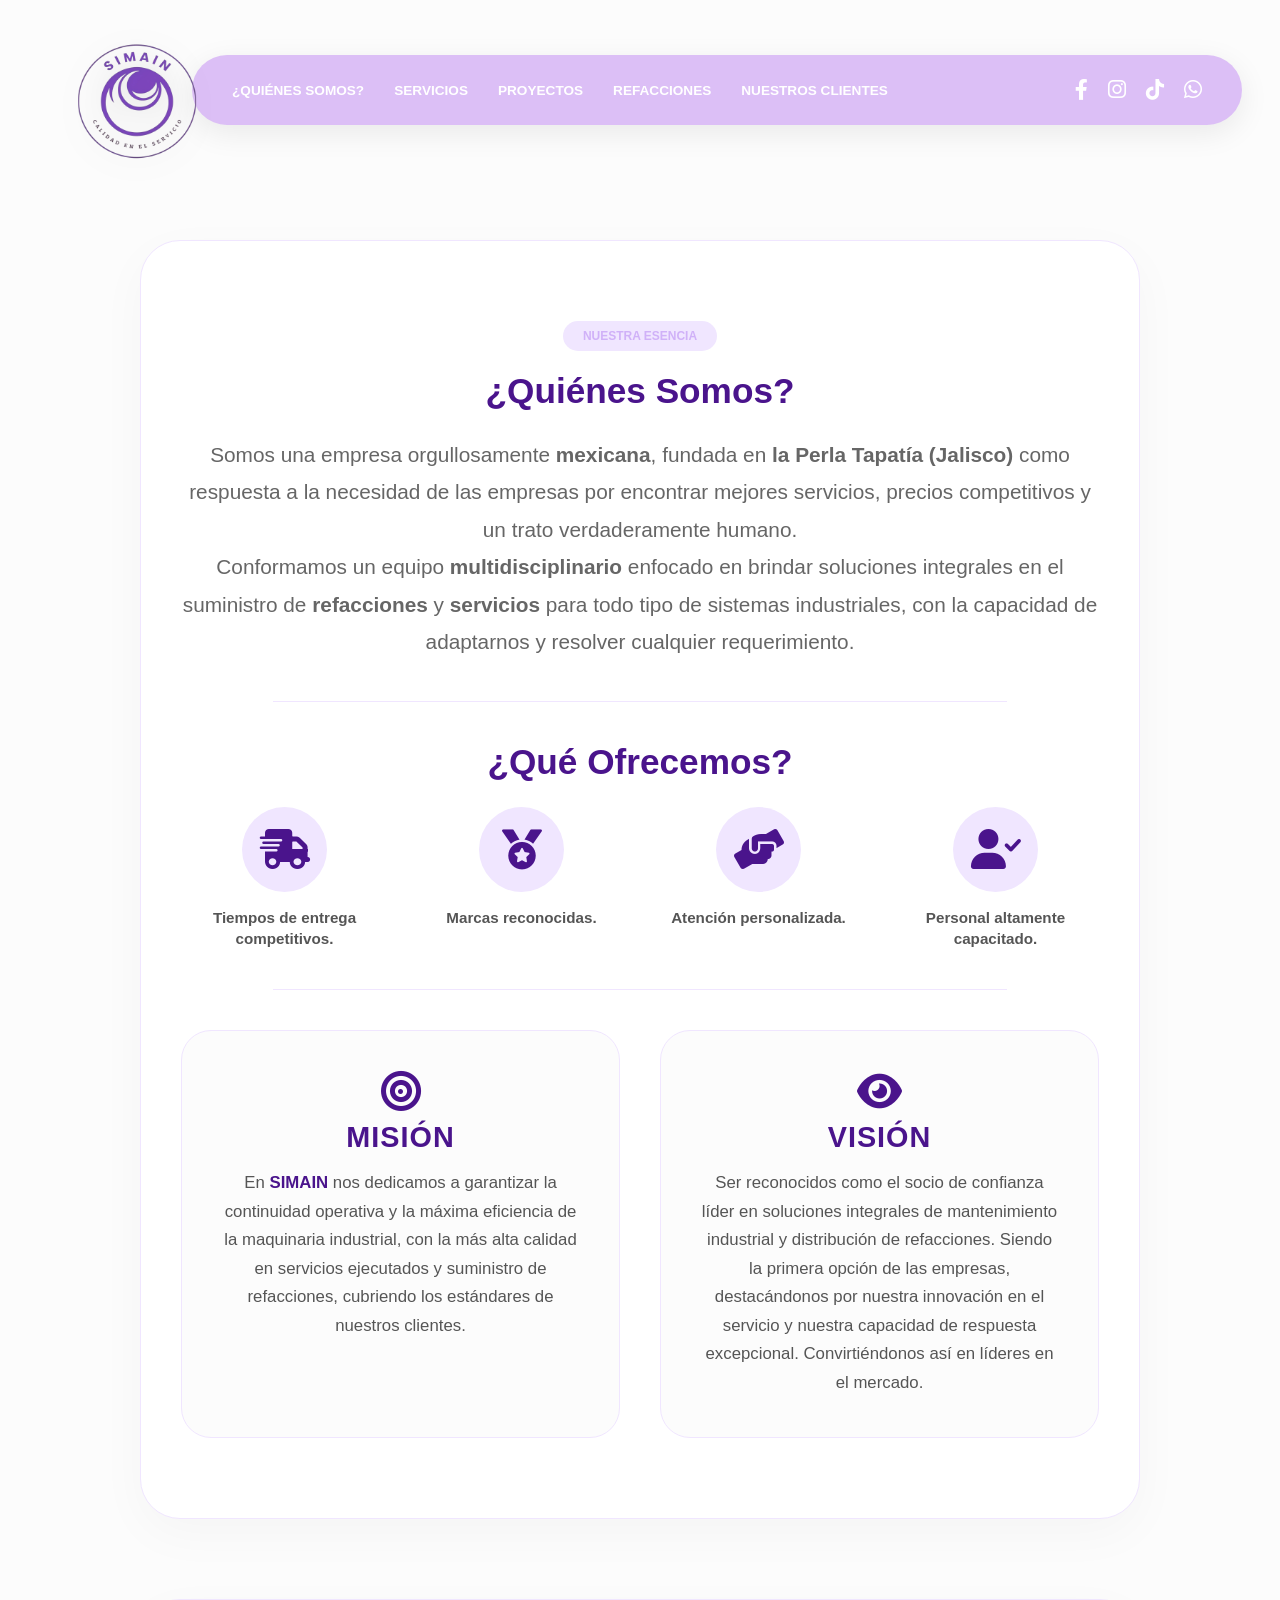
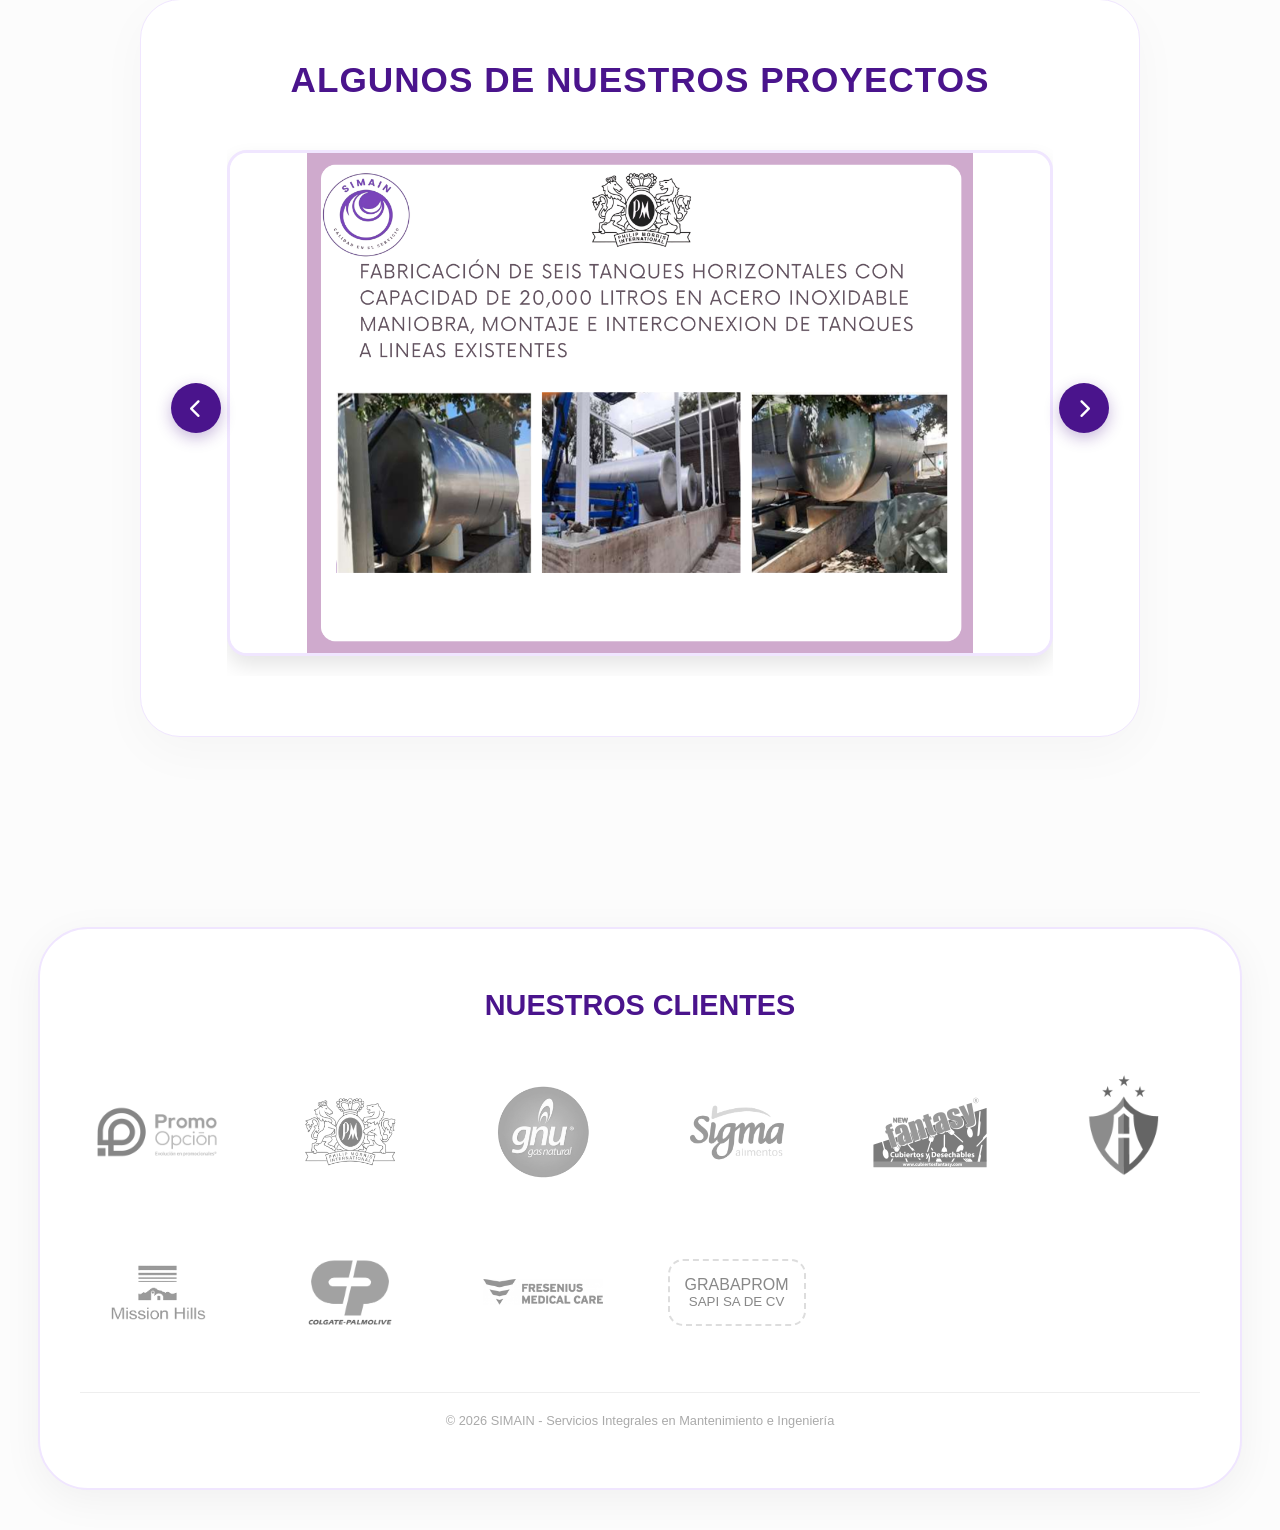
==== index.html @ e8422510 "Rename Index.html to index.html" ====
<!DOCTYPE html>
<html lang="es">
<head>
    <meta charset="UTF-8">
    <meta name="viewport" content="width=device-width, initial-scale=1.0">
    <title>SIMAIN | Ingeniería</title>
    <link rel="stylesheet" href="https://cdnjs.cloudflare.com/ajax/libs/font-awesome/6.0.0/css/all.min.css">
    <link rel="stylesheet" href="index.css">
</head>
<body>

    <header class="header-container">
        <div class="external-logo">
            <img src="logo 2.png" alt="Logo SIMAIN">
        </div>

        <nav class="navbar">
            <ul class="nav-links">
                <li><a href="#quienes-somos">¿Quiénes Somos?</a></li>
                <li><a href="#servicios">Servicios</a></li>
                <li><a href="#proyectos">Proyectos</a></li>
                <li><a href="#refacciones">Refacciones</a></li>
                <li><a href="#clientes">Nuestros Clientes</a></li>
            </ul>

            <div class="social-media">
                <a href="https://www.facebook.com/share/1RAPCsSrSa/" target="_blank" class="icon-fb"><i class="fa-brands fa-facebook-f"></i></a>
                <a href="https://www.instagram.com/simain_servicios_" target="_blank" class="icon-ig"><i class="fa-brands fa-instagram"></i></a>
                <a href="https://www.tiktok.com/@TUUSUARIO" target="_blank" class="icon-tt"><i class="fa-brands fa-tiktok"></i></a>
                <a href="https://wa.me/523332586907" target="_blank" class="icon-wa"><i class="fa-brands fa-whatsapp"></i></a>
            </div>
        </nav>
    </header>

    <main class="content-wrapper">
        
        <!-- ================= SECCIÓN QUIÉNES SOMOS ================= -->
        <section id="quienes-somos" class="about-section">
            <div class="about-island">
                <span class="badge">Nuestra Esencia</span>
                <h2>¿Quiénes Somos?</h2>
                <p>
                    Somos una empresa orgullosamente <strong>mexicana</strong>, fundada en <strong>la Perla Tapatía (Jalisco)</strong>
                     como respuesta a la necesidad de las empresas por encontrar mejores servicios, precios competitivos y un trato verdaderamente humano.
                </p>
                 <p>
                    Conformamos un equipo <strong>multidisciplinario</strong> enfocado en brindar soluciones integrales
                     en el suministro de <strong>refacciones</strong> y <strong>servicios</strong> para todo tipo de sistemas industriales,
                       con la capacidad de adaptarnos y resolver cualquier requerimiento.
                 </p>
                <hr class="separator">

                <h2 class="offers-title">¿Qué Ofrecemos?</h2>
                
                <div class="offers-grid">
                    
                    <div class="offer-item">
                        <div class="icon-box" data-tooltip="Menores tiempos de entrega en comparación a la competencia.">
                            <i class="fa-solid fa-truck-fast"></i>
                        </div>
                        <p>Tiempos de entrega competitivos.</p>
                    </div>

                    <div class="offer-item">
                        <div class="icon-box" data-tooltip="Atendemos las principales marcas más reconocidas en el mercado.">
                            <i class="fa-solid fa-medal"></i>
                        </div>
                        <p>Marcas reconocidas.</p>
                    </div>

                    <div class="offer-item">
                        <div class="icon-box" data-tooltip="Atención 100% acorde a tus necesidades.">
                            <i class="fa-solid fa-handshake-angle"></i>
                        </div>
                        <p>Atención personalizada.</p>
                    </div>

                    <div class="offer-item">
                        <div class="icon-box" data-tooltip="Nuestro equipo cuenta con certificaciones internacionales.">
                            <i class="fa-solid fa-user-check"></i>
                        </div>
                        <p>Personal altamente capacitado.</p>
                    </div>
                    
                </div>

                <hr class="separator">

                <!-- ================= MISIÓN Y VISIÓN ================= -->
                <div class="mission-vision-grid">
                    
                    <div class="mv-card">
                        <div class="mv-icon"><i class="fa-solid fa-bullseye"></i></div>
                        <h3>Misión</h3>
                        <p>En <strong>SIMAIN</strong> nos dedicamos a garantizar la continuidad operativa y la máxima eficiencia de la maquinaria industrial, con la más alta calidad en servicios ejecutados y suministro de refacciones, cubriendo los estándares de nuestros clientes.</p>
                    </div>

                    <div class="mv-card">
                        <div class="mv-icon"><i class="fa-solid fa-eye"></i></div>
                        <h3>Visión</h3>
                        <p>Ser reconocidos como el socio de confianza líder en soluciones integrales de mantenimiento industrial y distribución de refacciones. Siendo la primera opción de las empresas, destacándonos por nuestra innovación en el servicio y nuestra capacidad de respuesta excepcional. Convirtiéndonos así en líderes en el mercado.</p>
                    </div>

                </div>
                <!-- ================= FIN MISIÓN Y VISIÓN ================= -->

            </div>
        </section>

        <!-- ================= NUEVA SECCIÓN: PROYECTOS ================= -->
        <section id="proyectos" class="projects-section">
            <div class="projects-island">
                <h2>Algunos de Nuestros Proyectos</h2>
                
                <div class="slider-wrapper">
                    <!-- Flecha Izquierda -->
                    <button class="slider-btn prev-btn"><i class="fa-solid fa-chevron-left"></i></button>

                    <!-- Contenedor de las imágenes -->
                    <div class="slider-track">
                        
                        <!-- Proyecto 1 (Tu imagen actual) -->
                        <div class="slide">
                            <img src="proyecto1.png" alt="Proyecto Tanques Acero Inoxidable Philip Morris">
                        </div>

                        <!-- Proyecto 2 (Marcador de posición) -->
                        <div class="slide">
                            <div class="placeholder-box">
                                <i class="fa-solid fa-image"></i>
                                <span>Proyecto 2<br><small>Próximamente</small></span>
                            </div>
                        </div>

                        <!-- Proyecto 3 (Marcador de posición) -->
                        <div class="slide">
                            <div class="placeholder-box">
                                <i class="fa-solid fa-image"></i>
                                <span>Proyecto 3<br><small>Próximamente</small></span>
                            </div>
                        </div>

                        <!-- Proyecto 4 (Marcador de posición) -->
                        <div class="slide">
                            <div class="placeholder-box">
                                <i class="fa-solid fa-image"></i>
                                <span>Proyecto 4<br><small>Próximamente</small></span>
                            </div>
                        </div>

                    </div>

                    <!-- Flecha Derecha -->
                    <button class="slider-btn next-btn"><i class="fa-solid fa-chevron-right"></i></button>
                </div>
            </div>
        </section>
        <!-- ================= FIN SECCIÓN PROYECTOS ================= -->

    </main>

    <footer id="clientes" class="footer-container">
        <div class="footer-island">
            <h2>Nuestros Clientes</h2>
            <div class="clients-grid">
                <img src="logo-promo.png" alt="Promo Opción">
                <img src="logo philip.png" alt="Philip Morris">
                <img src="gnu logo.png" alt="GNU Gas Natural">
                <img src="sigma logo.png" alt="Sigma">
                <img src="Fantasy-Logo.png" alt="New Fantasy">
                <img src="atlas logo.png" alt="Atlas FC">
                <img src="mission hills logo.png" alt="Mission Hills">
                <img src="Colgate-Palmolive-Logo.png" alt="Colgate Palmolive">
                <img src="fresenius logo.png" alt="Fresenius Medical Care">
                
                <div class="client-text-logo">
                    <span>GRABAPROM</span>
                    <small>SAPI SA DE CV</small>
                </div>
            </div>
            
            <div class="footer-bottom">
                <p>&copy; 2026 SIMAIN - Servicios Integrales en Mantenimiento e Ingeniería</p>
            </div>
        </div>
    </footer>

    <script>
        // 1. Efecto del menú al hacer scroll
        window.addEventListener('scroll', function() {
            const navbar = document.querySelector('.navbar');
            const logo = document.querySelector('.external-logo');
            if (window.scrollY > 20) {
                navbar.style.background = 'rgba(220, 191, 246, 0.95)';
                navbar.style.transform = 'translateY(-5px)';
                logo.style.transform = 'scale(0.85)';
            } else {
                navbar.style.background = '#dcbff6';
                navbar.style.transform = 'translateY(0)';
                logo.style.transform = 'scale(1)';
            }
        });

        // 2. Funcionalidad del Slider de Proyectos
        const track = document.querySelector('.slider-track');
        const prevBtn = document.querySelector('.prev-btn');
        const nextBtn = document.querySelector('.next-btn');

        if(track && prevBtn && nextBtn) {
            prevBtn.addEventListener('click', () => {
                track.scrollBy({ left: -track.offsetWidth, behavior: 'smooth' });
            });

            nextBtn.addEventListener('click', () => {
                track.scrollBy({ left: track.offsetWidth, behavior: 'smooth' });
            });
        }
    </script>
</body>
</html>
---- index.css ----
/* =========================================
   1. RESET Y CONFIGURACIÓN GLOBAL
   ========================================= */
* {
    margin: 0;
    padding: 0;
    box-sizing: border-box;
    font-family: 'Segoe UI', sans-serif;
}

html {
    scroll-behavior: smooth;
}

body {
    background-color: #fcfcfc;
}

/* =========================================
   2. HEADER: LOGO Y NAVBAR FLOTANTE
   ========================================= */
.external-logo {
    position: fixed;
    top: 15px;
    left: 3%;
    z-index: 1100;
    transition: all 0.4s ease;
}

.external-logo img {
    height: 160px;
    width: auto;
    filter: drop-shadow(0 5px 15px rgba(0,0,0,0.1));
}

.navbar {
    background: #dcbff6;
    display: flex;
    justify-content: space-between;
    align-items: center;
    position: fixed;
    top: 55px;
    left: 15%;
    right: 3%;
    height: 70px;
    padding: 0 40px;
    border-radius: 100px;
    box-shadow: 0 8px 30px rgba(0,0,0,0.08);
    z-index: 1000;
    transition: all 0.4s ease;
}

.nav-links {
    display: flex;
    list-style: none;
    gap: 30px;
}

.nav-links a {
    color: white;
    text-decoration: none;
    font-weight: 800;
    font-size: 0.85rem;
    text-transform: uppercase;
}

.nav-links a:hover {
    color: #4a148c;
}

.social-media {
    display: flex;
    gap: 20px;
}

.social-media a {
    color: white;
    font-size: 1.3rem;
    transition: 0.3s;
}

.social-media a:hover {
    color: #4a148c;
    transform: scale(1.1);
}

/* =========================================
   3. SECCIÓN: QUIÉNES SOMOS / QUÉ OFRECEMOS
   ========================================= */
.content-wrapper {
    padding-top: 240px; 
    padding-bottom: 50px;
}

.about-section {
    padding: 0 5%;
    margin-bottom: 80px;
}

.about-island {
    background: white;
    border-radius: 40px;
    padding: 80px 40px;
    box-shadow: 0 15px 50px rgba(0,0,0,0.03);
    border: 1px solid #f0e6ff;
    max-width: 1000px;
    margin: 0 auto;
    text-align: center;
}

.badge {
    background: #f0e6ff;
    color: #c197f4ab;
    padding: 8px 20px;
    border-radius: 100px;
    font-size: 0.75rem;
    font-weight: 800;
    text-transform: uppercase;
    display: inline-block;
    margin-bottom: 20px;
}

.about-island h2 {
    color: #4a148c;
    font-size: 2.2rem;
    margin-bottom: 25px;
}

.about-island p {
    color: #666;
    font-size: 1.3rem;
    line-height: 1.8;
}

.separator {
    border: none;
    border-top: 1px solid #f0e6ff;
    margin: 40px auto;
    width: 80%;
}

.offers-title {
    margin-bottom: 40px;
}

/* GRID DE OFERTAS */
.offers-grid {
    display: grid;
    grid-template-columns: repeat(auto-fit, minmax(200px, 1fr));
    gap: 30px;
    margin-top: 20px;
}

.offer-item {
    display: flex;
    flex-direction: column;
    align-items: center;
    gap: 15px;
}

.offer-item p {
    font-size: 0.95rem;
    color: #555;
    font-weight: 600;
    line-height: 1.4;
    text-align: center;
}

/* CONTENEDOR DEL ÍCONO */
.icon-box {
    position: relative;
    background: #f0e6ff;
    width: 85px;
    height: 85px;
    display: flex;
    justify-content: center;
    align-items: center;
    border-radius: 50%;
    cursor: pointer;
    transition: 0.3s;
}

.icon-box i {
    font-size: 2.5rem;
    color: #4a148c;
}

/* =========================================
   ¡MAGIA DEL TOOLTIP CORREGIDA!
   ========================================= */

/* 1. Burbuja de texto */
.icon-box::after {
    content: attr(data-tooltip);
    position: absolute;
    bottom: calc(100% + 15px); /* Siempre 15px por encima del círculo */
    left: 50%;
    transform: translateX(-50%);
    
    /* Reglas para que el texto NO se aplaste */
    display: block;
    width: max-content; /* Se adapta al texto */
    max-width: 250px; /* Pero nunca es más ancho que 250px */
    padding: 12px 18px;
    white-space: normal; /* Permite saltos de línea */
    word-wrap: break-word;
    
    /* Estilo visual */
    background-color: #4a148c;
    color: #ffffff; /* Letra blanca garantizada */
    font-size: 0.85rem;
    font-weight: 500;
    text-align: center;
    line-height: 1.4;
    border-radius: 10px;
    box-shadow: 0 10px 25px rgba(0,0,0,0.2);
    
    /* Animación */
    opacity: 0;
    visibility: hidden;
    pointer-events: none; /* Evita parpadeos con el mouse */
    transition: all 0.3s ease;
    z-index: 999;
}

/* 2. Piquito del triángulo */
.icon-box::before {
    content: '';
    position: absolute;
    bottom: calc(100% + 5px);
    left: 50%;
    transform: translateX(-50%);
    
    /* Dibuja un triángulo apuntando hacia abajo */
    border-width: 10px 10px 0 10px;
    border-style: solid;
    border-color: #4a148c transparent transparent transparent;
    
    /* Animación */
    opacity: 0;
    visibility: hidden;
    pointer-events: none;
    transition: all 0.3s ease;
    z-index: 999;
}

/* 3. Mostrar al pasar el cursor */
.icon-box:hover::after,
.icon-box:hover::before {
    opacity: 1;
    visibility: visible;
}
/* =========================================
   4. MISIÓN Y VISIÓN
   ========================================= */
.mission-vision-grid {
    display: grid;
    grid-template-columns: repeat(auto-fit, minmax(350px, 1fr));
    gap: 40px;
    margin-top: 20px;
    text-align: center; /* Centramos el texto y los iconos */
}

.mv-card {
    background: #fcfcfc; /* Fondo súper limpio */
    padding: 40px;
    border-radius: 30px;
    border: 1px solid #f0e6ff;
    transition: transform 0.3s ease, box-shadow 0.3s ease;
}

.mv-card:hover {
    transform: translateY(-5px);
    box-shadow: 0 15px 35px rgba(74, 20, 140, 0.08);
}

.mv-icon {
    margin-bottom: 10px;
}

/* --- COLOR MORADO PARA LOS SÍMBOLOS --- */
.mv-icon i {
    font-size: 2.5rem;
    color: #4a148c !important; /* Forzamos el morado fuerte de SIMAIN */
}

/* --- COLOR MORADO PARA LAS LETRAS (Misión / Visión) --- */
.mv-card h3 {
    color: #4a148c !important; /* Forzamos el morado */
    font-size: 1.8rem;
    margin-bottom: 15px;
    text-transform: uppercase;
    letter-spacing: 1px;
    font-weight: 800;
}

.mv-card p {
    color: #555;
    font-size: 1.05rem;
    line-height: 1.7;
    margin: 0;
}

.mv-card p strong {
    color: #4a148c;
}
/* =========================================
   6. SECCIÓN: PROYECTOS (SLIDER)
   ========================================= */
.projects-section {
    padding: 0 5%;
    margin-bottom: 80px;
}

.projects-island {
    background: white;
    border-radius: 40px;
    padding: 60px 40px;
    box-shadow: 0 15px 50px rgba(0,0,0,0.03);
    border: 1px solid #f0e6ff;
    max-width: 1000px;
    margin: 0 auto;
    text-align: center;
}

.projects-island h2 {
    color: #4a148c;
    font-size: 2.2rem;
    margin-bottom: 40px;
    text-transform: uppercase;
    letter-spacing: 1px;
}

/* Contenedor principal del carrusel */
.slider-wrapper {
    position: relative;
    display: flex;
    align-items: center;
    justify-content: center;
    width: 100%;
}

/* La pista por donde corren las imágenes */
.slider-track {
    display: flex;
    overflow-x: auto;
    scroll-snap-type: x mandatory; /* Hace que se detenga justo en la imagen */
    scroll-behavior: smooth;
    gap: 30px;
    width: 90%; /* Deja espacio para los botones a los lados */
    padding: 10px 0 20px 0;
    
    /* Ocultar la barra de scroll de abajo para que se vea limpio */
    -ms-overflow-style: none;  /* IE y Edge */
    scrollbar-width: none;  /* Firefox */
}

.slider-track::-webkit-scrollbar {
    display: none; /* Chrome, Safari y Opera */
}

/* Cada tarjeta del proyecto */
.slide {
    flex: 0 0 100%; /* Cada imagen ocupa el 100% del contenedor visible */
    scroll-snap-align: center;
    border-radius: 20px;
    overflow: hidden;
    box-shadow: 0 10px 20px rgba(0,0,0,0.1);
    border: 3px solid #f0e6ff;
    background-color: #fcfcfc; /* Color de fondo por si la imagen no llena todo */
    display: flex;
    justify-content: center;
    align-items: center;
}

.slide img {
    width: 100%;
    height: 100%;
    max-height: 500px; 
    object-fit: contain; /* contain asegura que NO se recorte ninguna letra de tu cartel */
    background-color: white;
}

/* Marcador de posición para las fotos que te faltan */
.placeholder-box {
    width: 100%;
    height: 450px;
    display: flex;
    flex-direction: column;
    justify-content: center;
    align-items: center;
    background-color: #f9f6ff;
    color: #dcbff6;
    gap: 15px;
}

.placeholder-box i {
    font-size: 4rem;
    color: #dcbff6;
}

.placeholder-box span {
    font-size: 1.5rem;
    color: #4a148c;
    font-weight: bold;
    text-transform: uppercase;
}

.placeholder-box small {
    font-size: 0.9rem;
    color: #888;
    font-weight: normal;
}

/* Botones del Slider (Flechas) */
.slider-btn {
    background: #4a148c;
    color: white;
    border: none;
    width: 50px;
    height: 50px;
    border-radius: 50%;
    font-size: 1.2rem;
    cursor: pointer;
    position: absolute;
    top: 50%;
    transform: translateY(-50%);
    z-index: 10;
    box-shadow: 0 5px 15px rgba(74, 20, 140, 0.3);
    transition: all 0.3s ease;
    display: flex;
    justify-content: center;
    align-items: center;
}

.slider-btn:hover {
    background: #dcbff6;
    color: #4a148c;
    transform: translateY(-50%) scale(1.1); /* Efecto de agrandamiento suave */
}

.prev-btn {
    left: -10px; /* Posicionado un poco por fuera a la izquierda */
}

.next-btn {
    right: -10px; /* Posicionado un poco por fuera a la derecha */
}

/* =========================================
   4. FOOTER: CLIENTES
   ========================================= */
.footer-container {
    padding: 60px 3% 40px 3%;
}

.footer-island {
    background: white;
    border-radius: 50px;
    padding: 60px 40px;
    box-shadow: 0 10px 40px rgba(0,0,0,0.05);
    text-align: center;
    border: 2px solid #f0e6ff;
}

.footer-island h2 {
    color: #4a148c;
    text-transform: uppercase;
    margin-bottom: 50px;
    font-size: 1.8rem;
}

.clients-grid {
    display: grid;
    grid-template-columns: repeat(auto-fit, minmax(150px, 1fr));
    gap: 40px;
    align-items: center;
    justify-items: center;
}

.clients-grid img {
    max-width: 120px;
    height: auto;
    filter: grayscale(100%);
    opacity: 0.6;
    transition: 0.4s;
}

.clients-grid img:hover {
    filter: grayscale(0%);
    opacity: 1;
    transform: scale(1.1);
}

.client-text-logo {
    display: flex;
    flex-direction: column;
    color: #888;
    border: 2px dashed #ddd;
    padding: 15px;
    border-radius: 15px;
}

.footer-bottom {
    border-top: 1px solid #eee;
    padding-top: 20px;
    margin-top: 40px;
    color: #aaa;
    font-size: 0.8rem;
}
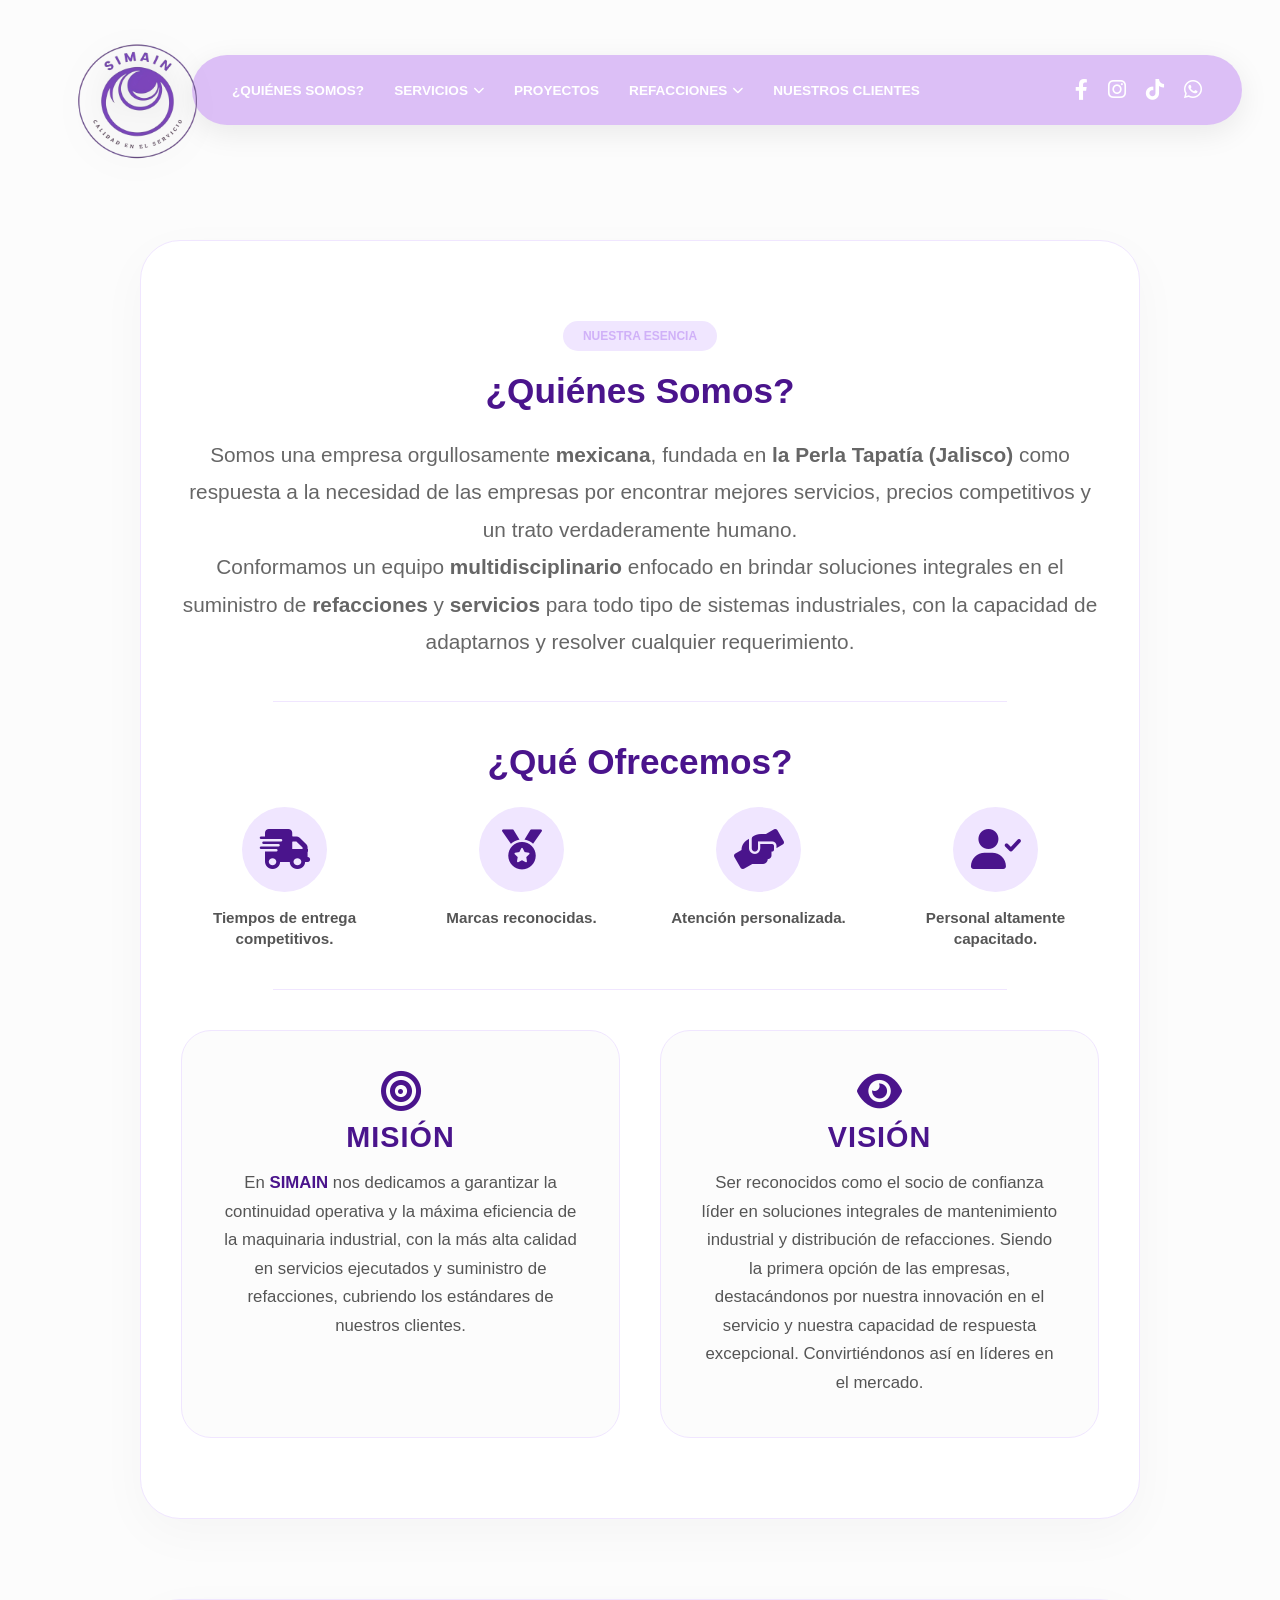
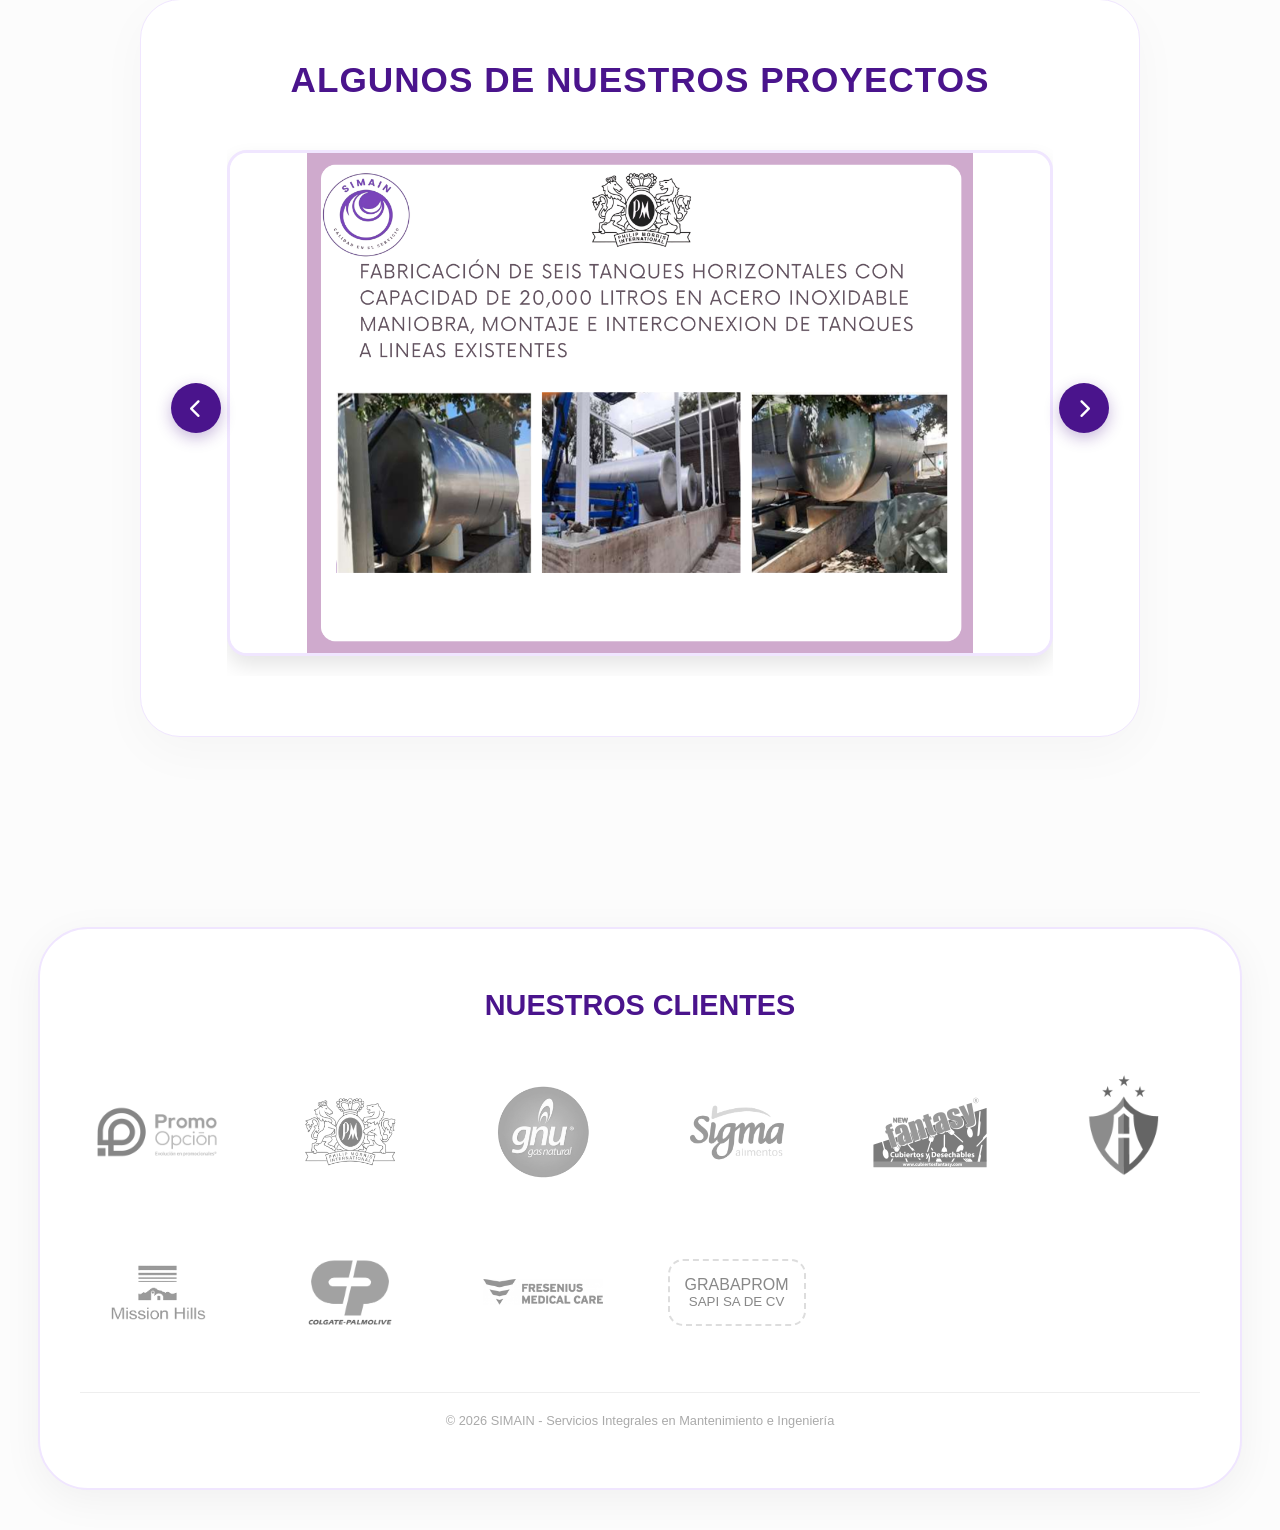
==== commit f84b4eef: "Implement mobile menu toggle and project slider Added a mobile menu toggle for navigation and enhanc" ====
--- a/index.html
+++ b/index.html
@@ -15,11 +15,78 @@
         </div>
 
         <nav class="navbar">
+            <!-- BOTÓN HAMBURGUESA (Para celulares) -->
+            <div class="menu-toggle" id="mobile-menu">
+                <i class="fa-solid fa-bars"></i>
+            </div>
+
             <ul class="nav-links">
                 <li><a href="#quienes-somos">¿Quiénes Somos?</a></li>
-                <li><a href="#servicios">Servicios</a></li>
+                
+                <!-- ================= MENÚ DESPLEGABLE: SERVICIOS ================= -->
+                <li class="dropdown">
+                    <a href="#servicios">Servicios <i class="fa-solid fa-chevron-down" style="font-size: 0.7rem;"></i></a>
+                    <ul class="dropdown-menu">
+                        <li><a href="servicios-compresores.html">Compresores</a></li>
+                        <li><a href="servicios-chillers.html">Chillers</a></li>
+                        
+                        <!-- Submenú de HVAC -->
+                        <li class="dropdown-submenu">
+                            <a href="servicios-hvac.html">HVAC <i class="fa-solid fa-chevron-right" style="font-size: 0.7rem;"></i></a>
+                            <ul class="submenu">
+                                <li><a href="servicios-hvac.html#sistemas-hvac">Sistemas HVAC</a></li>
+                                <li><a href="servicios-hvac.html#poliza-mtto">Póliza de Mtto</a></li>
+                                <li><a href="servicios-hvac.html#calculos-ventilacion">Cálculos de Ventilación</a></li>
+                                <li><a href="servicios-hvac.html#torres-enfriamiento">Torres de Enfriamiento</a></li>
+                            </ul>
+                        </li>
+                        
+                        <li><a href="servicios-secadores.html">Secadores</a></li>
+                        <li><a href="servicios-generadores.html">Generadores de Vapor</a></li>
+                        <li><a href="servicios-agua.html">Tratamiento de Agua</a></li>
+                        <li><a href="servicios-paileria.html">Pailería</a></li>
+                        <li><a href="servicios-obra.html">Obra Civil Ligera</a></li>
+                        
+                        <!-- Submenú de Módulos -->
+                        <li class="dropdown-submenu">
+                            <a href="servicios-modulos.html">Módulos Electrónicos <i class="fa-solid fa-chevron-right" style="font-size: 0.7rem;"></i></a>
+                            <ul class="submenu">
+                                <li><a href="servicios-modulos.html#reparacion">Reparación</a></li>
+                                <li><a href="servicios-modulos.html#diagnostico">Diagnóstico</a></li>
+                            </ul>
+                        </li>
+                        
+                        <li><a href="servicios-variadores.html">Variadores de Frecuencia</a></li>
+                        <li><a href="servicios-intercambiadores.html">Limpieza de Intercambiadores</a></li>
+                        <li><a href="servicios-calibracion.html">Calibración</a></li>
+                    </ul>
+                </li>
+
                 <li><a href="#proyectos">Proyectos</a></li>
-                <li><a href="#refacciones">Refacciones</a></li>
+                
+                <!-- ================= MENÚ DESPLEGABLE: REFACCIONES ================= -->
+                <li class="dropdown">
+                    <a href="#refacciones">Refacciones <i class="fa-solid fa-chevron-down" style="font-size: 0.7rem;"></i></a>
+                    <ul class="dropdown-menu">
+                        <!-- Submenú de Compresores -->
+                        <li class="dropdown-submenu">
+                            <a href="refacciones-compresores.html">Compresores <i class="fa-solid fa-chevron-right" style="font-size: 0.7rem;"></i></a>
+                            <ul class="submenu">
+                                <li><a href="refacciones-compresores.html#kits">Kits</a></li>
+                                <li><a href="refacciones-compresores.html#filtros">Filtros de Aire</a></li>
+                                <li><a href="refacciones-compresores.html#aceite">Aceite</a></li>
+                                <li><a href="refacciones-compresores.html#enfriadores">Enfriadores</a></li>
+                                <li><a href="refacciones-compresores.html#ver-mas">Ver Más</a></li>
+                            </ul>
+                        </li>
+                        
+                        <li><a href="refacciones-secadores.html">Secadores</a></li>
+                        <li><a href="refacciones-tarjetas.html">Tarjetas Electrónicas</a></li>
+                        <li><a href="refacciones-vapor.html">Sistemas de Vapor</a></li>
+                        <li><a href="refacciones-hvac.html">HVAC</a></li>
+                    </ul>
+                </li>
+                
                 <li><a href="#clientes">Nuestros Clientes</a></li>
             </ul>
 
@@ -107,24 +174,20 @@
             </div>
         </section>
 
-        <!-- ================= NUEVA SECCIÓN: PROYECTOS ================= -->
+        <!-- ================= SECCIÓN PROYECTOS ================= -->
         <section id="proyectos" class="projects-section">
             <div class="projects-island">
                 <h2>Algunos de Nuestros Proyectos</h2>
                 
                 <div class="slider-wrapper">
-                    <!-- Flecha Izquierda -->
                     <button class="slider-btn prev-btn"><i class="fa-solid fa-chevron-left"></i></button>
 
-                    <!-- Contenedor de las imágenes -->
                     <div class="slider-track">
                         
-                        <!-- Proyecto 1 (Tu imagen actual) -->
                         <div class="slide">
                             <img src="proyecto1.png" alt="Proyecto Tanques Acero Inoxidable Philip Morris">
                         </div>
 
-                        <!-- Proyecto 2 (Marcador de posición) -->
                         <div class="slide">
                             <div class="placeholder-box">
                                 <i class="fa-solid fa-image"></i>
@@ -132,7 +195,6 @@
                             </div>
                         </div>
 
-                        <!-- Proyecto 3 (Marcador de posición) -->
                         <div class="slide">
                             <div class="placeholder-box">
                                 <i class="fa-solid fa-image"></i>
@@ -140,7 +202,6 @@
                             </div>
                         </div>
 
-                        <!-- Proyecto 4 (Marcador de posición) -->
                         <div class="slide">
                             <div class="placeholder-box">
                                 <i class="fa-solid fa-image"></i>
@@ -150,7 +211,6 @@
 
                     </div>
 
-                    <!-- Flecha Derecha -->
                     <button class="slider-btn next-btn"><i class="fa-solid fa-chevron-right"></i></button>
                 </div>
             </div>
@@ -215,6 +275,18 @@
                 track.scrollBy({ left: track.offsetWidth, behavior: 'smooth' });
             });
         }
+        
+        // 3. Funcionalidad del Menú Hamburguesa (Móviles)
+        const mobileMenuBtn = document.getElementById('mobile-menu');
+        const navLinks = document.querySelector('.nav-links');
+        const socialMedia = document.querySelector('.social-media');
+
+        if(mobileMenuBtn) {
+            mobileMenuBtn.addEventListener('click', () => {
+                navLinks.classList.toggle('active');
+                socialMedia.classList.toggle('active');
+            });
+        }
     </script>
 </body>
 </html>
--- a/index.css
+++ b/index.css
@@ -185,58 +185,43 @@
     color: #4a148c;
 }
 
-/* =========================================
-   ¡MAGIA DEL TOOLTIP CORREGIDA!
-   ========================================= */
-
-/* 1. Burbuja de texto */
+/* TOOLTIP CORREGIDO */
 .icon-box::after {
     content: attr(data-tooltip);
     position: absolute;
-    bottom: calc(100% + 15px); /* Siempre 15px por encima del círculo */
+    bottom: calc(100% + 15px);
     left: 50%;
     transform: translateX(-50%);
-    
-    /* Reglas para que el texto NO se aplaste */
     display: block;
-    width: max-content; /* Se adapta al texto */
-    max-width: 250px; /* Pero nunca es más ancho que 250px */
+    width: max-content;
+    max-width: 250px;
     padding: 12px 18px;
-    white-space: normal; /* Permite saltos de línea */
+    white-space: normal;
     word-wrap: break-word;
-    
-    /* Estilo visual */
     background-color: #4a148c;
-    color: #ffffff; /* Letra blanca garantizada */
+    color: #ffffff;
     font-size: 0.85rem;
     font-weight: 500;
     text-align: center;
     line-height: 1.4;
     border-radius: 10px;
     box-shadow: 0 10px 25px rgba(0,0,0,0.2);
-    
-    /* Animación */
     opacity: 0;
     visibility: hidden;
-    pointer-events: none; /* Evita parpadeos con el mouse */
+    pointer-events: none;
     transition: all 0.3s ease;
     z-index: 999;
 }
 
-/* 2. Piquito del triángulo */
 .icon-box::before {
     content: '';
     position: absolute;
     bottom: calc(100% + 5px);
     left: 50%;
     transform: translateX(-50%);
-    
-    /* Dibuja un triángulo apuntando hacia abajo */
     border-width: 10px 10px 0 10px;
     border-style: solid;
     border-color: #4a148c transparent transparent transparent;
-    
-    /* Animación */
     opacity: 0;
     visibility: hidden;
     pointer-events: none;
@@ -244,12 +229,12 @@
     z-index: 999;
 }
 
-/* 3. Mostrar al pasar el cursor */
 .icon-box:hover::after,
 .icon-box:hover::before {
     opacity: 1;
     visibility: visible;
 }
+
 /* =========================================
    4. MISIÓN Y VISIÓN
    ========================================= */
@@ -258,11 +243,11 @@
     grid-template-columns: repeat(auto-fit, minmax(350px, 1fr));
     gap: 40px;
     margin-top: 20px;
-    text-align: center; /* Centramos el texto y los iconos */
+    text-align: center;
 }
 
 .mv-card {
-    background: #fcfcfc; /* Fondo súper limpio */
+    background: #fcfcfc;
     padding: 40px;
     border-radius: 30px;
     border: 1px solid #f0e6ff;
@@ -278,15 +263,13 @@
     margin-bottom: 10px;
 }
 
-/* --- COLOR MORADO PARA LOS SÍMBOLOS --- */
 .mv-icon i {
     font-size: 2.5rem;
-    color: #4a148c !important; /* Forzamos el morado fuerte de SIMAIN */
-}
-
-/* --- COLOR MORADO PARA LAS LETRAS (Misión / Visión) --- */
+    color: #4a148c !important;
+}
+
 .mv-card h3 {
-    color: #4a148c !important; /* Forzamos el morado */
+    color: #4a148c !important;
     font-size: 1.8rem;
     margin-bottom: 15px;
     text-transform: uppercase;
@@ -304,6 +287,69 @@
 .mv-card p strong {
     color: #4a148c;
 }
+
+/* =========================================
+   5. FOOTER: CLIENTES
+   ========================================= */
+.footer-container {
+    padding: 60px 3% 40px 3%;
+}
+
+.footer-island {
+    background: white;
+    border-radius: 50px;
+    padding: 60px 40px;
+    box-shadow: 0 10px 40px rgba(0,0,0,0.05);
+    text-align: center;
+    border: 2px solid #f0e6ff;
+}
+
+.footer-island h2 {
+    color: #4a148c;
+    text-transform: uppercase;
+    margin-bottom: 50px;
+    font-size: 1.8rem;
+}
+
+.clients-grid {
+    display: grid;
+    grid-template-columns: repeat(auto-fit, minmax(150px, 1fr));
+    gap: 40px;
+    align-items: center;
+    justify-items: center;
+}
+
+.clients-grid img {
+    max-width: 120px;
+    height: auto;
+    filter: grayscale(100%);
+    opacity: 0.6;
+    transition: 0.4s;
+}
+
+.clients-grid img:hover {
+    filter: grayscale(0%);
+    opacity: 1;
+    transform: scale(1.1);
+}
+
+.client-text-logo {
+    display: flex;
+    flex-direction: column;
+    color: #888;
+    border: 2px dashed #ddd;
+    padding: 15px;
+    border-radius: 15px;
+}
+
+.footer-bottom {
+    border-top: 1px solid #eee;
+    padding-top: 20px;
+    margin-top: 40px;
+    color: #aaa;
+    font-size: 0.8rem;
+}
+
 /* =========================================
    6. SECCIÓN: PROYECTOS (SLIDER)
    ========================================= */
@@ -331,7 +377,6 @@
     letter-spacing: 1px;
 }
 
-/* Contenedor principal del carrusel */
 .slider-wrapper {
     position: relative;
     display: flex;
@@ -340,34 +385,30 @@
     width: 100%;
 }
 
-/* La pista por donde corren las imágenes */
 .slider-track {
     display: flex;
     overflow-x: auto;
-    scroll-snap-type: x mandatory; /* Hace que se detenga justo en la imagen */
+    scroll-snap-type: x mandatory;
     scroll-behavior: smooth;
     gap: 30px;
-    width: 90%; /* Deja espacio para los botones a los lados */
+    width: 90%;
     padding: 10px 0 20px 0;
-    
-    /* Ocultar la barra de scroll de abajo para que se vea limpio */
-    -ms-overflow-style: none;  /* IE y Edge */
-    scrollbar-width: none;  /* Firefox */
+    -ms-overflow-style: none; 
+    scrollbar-width: none; 
 }
 
 .slider-track::-webkit-scrollbar {
-    display: none; /* Chrome, Safari y Opera */
-}
-
-/* Cada tarjeta del proyecto */
+    display: none;
+}
+
 .slide {
-    flex: 0 0 100%; /* Cada imagen ocupa el 100% del contenedor visible */
+    flex: 0 0 100%;
     scroll-snap-align: center;
     border-radius: 20px;
     overflow: hidden;
     box-shadow: 0 10px 20px rgba(0,0,0,0.1);
     border: 3px solid #f0e6ff;
-    background-color: #fcfcfc; /* Color de fondo por si la imagen no llena todo */
+    background-color: #fcfcfc;
     display: flex;
     justify-content: center;
     align-items: center;
@@ -377,11 +418,10 @@
     width: 100%;
     height: 100%;
     max-height: 500px; 
-    object-fit: contain; /* contain asegura que NO se recorte ninguna letra de tu cartel */
+    object-fit: contain;
     background-color: white;
 }
 
-/* Marcador de posición para las fotos que te faltan */
 .placeholder-box {
     width: 100%;
     height: 450px;
@@ -412,7 +452,6 @@
     font-weight: normal;
 }
 
-/* Botones del Slider (Flechas) */
 .slider-btn {
     background: #4a148c;
     color: white;
@@ -436,75 +475,197 @@
 .slider-btn:hover {
     background: #dcbff6;
     color: #4a148c;
-    transform: translateY(-50%) scale(1.1); /* Efecto de agrandamiento suave */
+    transform: translateY(-50%) scale(1.1);
 }
 
 .prev-btn {
-    left: -10px; /* Posicionado un poco por fuera a la izquierda */
+    left: -10px;
 }
 
 .next-btn {
-    right: -10px; /* Posicionado un poco por fuera a la derecha */
-}
-
-/* =========================================
-   4. FOOTER: CLIENTES
-   ========================================= */
-.footer-container {
-    padding: 60px 3% 40px 3%;
-}
-
-.footer-island {
-    background: white;
-    border-radius: 50px;
-    padding: 60px 40px;
-    box-shadow: 0 10px 40px rgba(0,0,0,0.05);
-    text-align: center;
-    border: 2px solid #f0e6ff;
-}
-
-.footer-island h2 {
-    color: #4a148c;
-    text-transform: uppercase;
-    margin-bottom: 50px;
+    right: -10px;
+}
+
+/* =========================================
+   7. MENÚS DESPLEGABLES (DROPDOWNS)
+   ========================================= */
+.nav-links li {
+    position: relative; 
+}
+
+.nav-links a {
+    display: flex;
+    align-items: center;
+    gap: 6px;
+}
+
+.dropdown-menu {
+    position: absolute;
+    top: 150%; 
+    left: 0;
+    background: #f4e8ff;
+    min-width: 260px;
+    border-radius: 15px;
+    box-shadow: 0 15px 40px rgba(74, 20, 140, 0.25);
+    list-style: none;
+    padding: 10px 0;
+    opacity: 0;
+    visibility: hidden;
+    transition: all 0.3s ease;
+    z-index: 2000;
+    border: 2px solid #dcbff6;
+}
+
+.dropdown:hover > .dropdown-menu {
+    opacity: 1;
+    visibility: visible;
+    top: 120%; 
+}
+
+.dropdown-menu li {
+    width: 100%;
+}
+
+.dropdown-menu a {
+    padding: 12px 20px;
+    color: #4a148c;
+    font-weight: 700;
+    text-transform: none; 
+    font-size: 0.95rem;
+    transition: all 0.2s ease;
+    justify-content: space-between; 
+}
+
+.dropdown-menu a:hover {
+    background: #4a148c;
+    color: #ffffff;
+    padding-left: 25px; 
+}
+
+.dropdown-submenu {
+    position: relative;
+}
+
+.submenu {
+    position: absolute;
+    top: 10px; 
+    left: 100%; 
+    background: #f4e8ff;
+    min-width: 220px;
+    border-radius: 15px;
+    box-shadow: 0 15px 40px rgba(74, 20, 140, 0.25);
+    list-style: none;
+    padding: 10px 0;
+    opacity: 0;
+    visibility: hidden;
+    transition: all 0.3s ease;
+    border: 2px solid #dcbff6;
+    z-index: 2001;
+}
+
+.dropdown-submenu:hover > .submenu {
+    opacity: 1;
+    visibility: visible;
+    top: -5px; 
+}
+
+/* =========================================
+   8. RESPONSIVE DESIGN (CELULARES Y TABLETS)
+   ========================================= */
+
+.menu-toggle {
+    display: none;
     font-size: 1.8rem;
-}
-
-.clients-grid {
-    display: grid;
-    grid-template-columns: repeat(auto-fit, minmax(150px, 1fr));
-    gap: 40px;
-    align-items: center;
-    justify-items: center;
-}
-
-.clients-grid img {
-    max-width: 120px;
-    height: auto;
-    filter: grayscale(100%);
-    opacity: 0.6;
-    transition: 0.4s;
-}
-
-.clients-grid img:hover {
-    filter: grayscale(0%);
-    opacity: 1;
-    transform: scale(1.1);
-}
-
-.client-text-logo {
-    display: flex;
-    flex-direction: column;
-    color: #888;
-    border: 2px dashed #ddd;
-    padding: 15px;
-    border-radius: 15px;
-}
-
-.footer-bottom {
-    border-top: 1px solid #eee;
-    padding-top: 20px;
-    margin-top: 40px;
-    color: #aaa;
-    font-size: 0.8rem;
-}+    color: #4a148c;
+    cursor: pointer;
+}
+
+@media screen and (max-width: 850px) {
+    
+    .navbar {
+        left: 25%;
+        right: 3%;
+        padding: 0 20px;
+        justify-content: flex-end;
+    }
+
+    .menu-toggle {
+        display: block;
+    }
+
+    .external-logo {
+        top: 15px;
+        left: 3%;
+    }
+    
+    .external-logo img {
+        height: 70px;
+    }
+
+    .content-wrapper {
+        padding-top: 140px;
+    }
+
+    .nav-links {
+        display: none;
+        flex-direction: column;
+        position: absolute;
+        top: 80px;
+        right: 0;
+        width: 250px;
+        background: #fcfcfc;
+        border-radius: 20px;
+        box-shadow: 0 15px 40px rgba(74, 20, 140, 0.2);
+        padding: 20px 0;
+        border: 2px solid #dcbff6;
+    }
+
+    .nav-links.active {
+        display: flex;
+    }
+
+    .nav-links li {
+        width: 100%;
+        text-align: left;
+    }
+
+    .nav-links a {
+        padding: 15px 25px;
+        color: #4a148c;
+        font-size: 0.9rem;
+    }
+
+    .social-media {
+        display: none;
+        justify-content: center;
+        gap: 15px;
+        padding: 15px;
+        background: #f4e8ff;
+        border-radius: 0 0 18px 18px;
+    }
+
+    .social-media.active {
+        display: flex;
+    }
+
+    .social-media a {
+        color: #4a148c;
+    }
+
+    .dropdown-menu, .submenu {
+        position: static;
+        box-shadow: none;
+        border: none;
+        background: #f4e8ff;
+        padding-left: 15px;
+        display: none;
+        opacity: 1;
+        visibility: visible;
+        width: 100%;
+    }
+
+    .dropdown:hover > .dropdown-menu,
+    .dropdown-submenu:hover > .submenu {
+        display: block;
+    }
+}
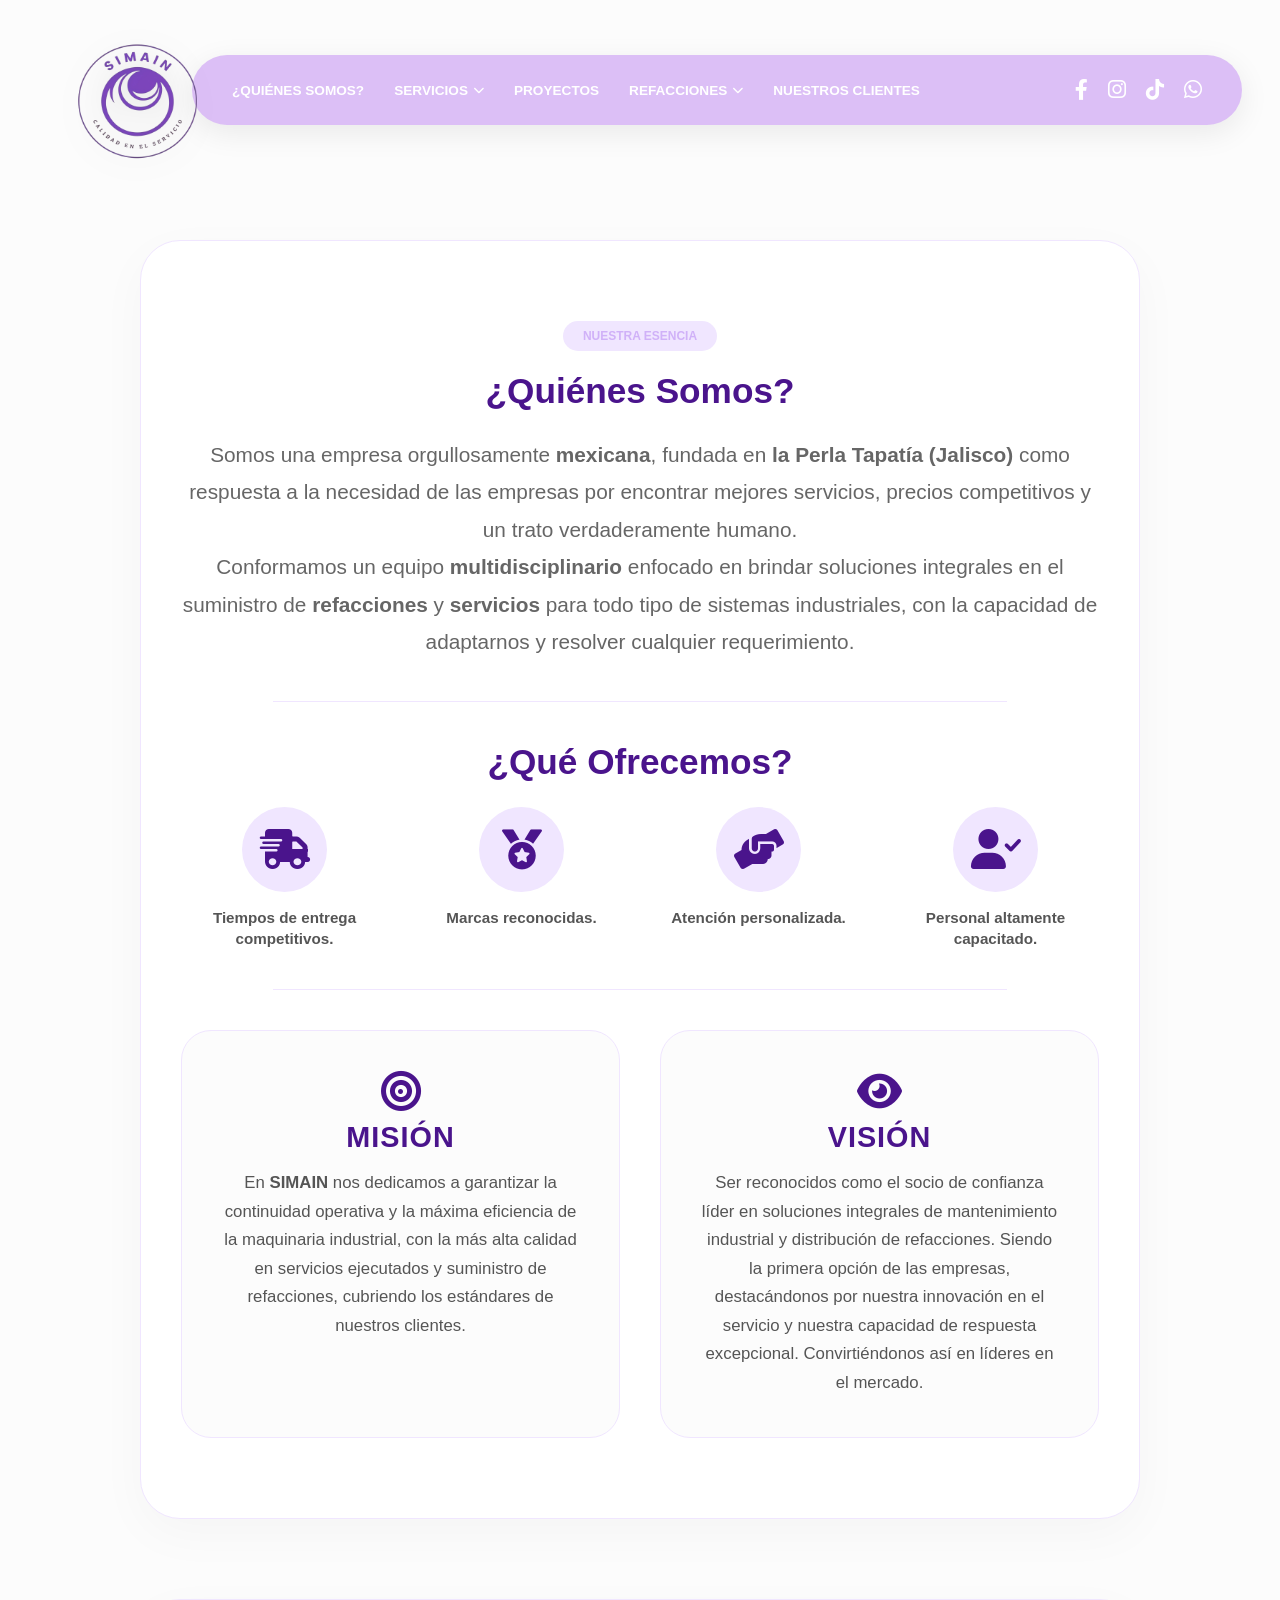
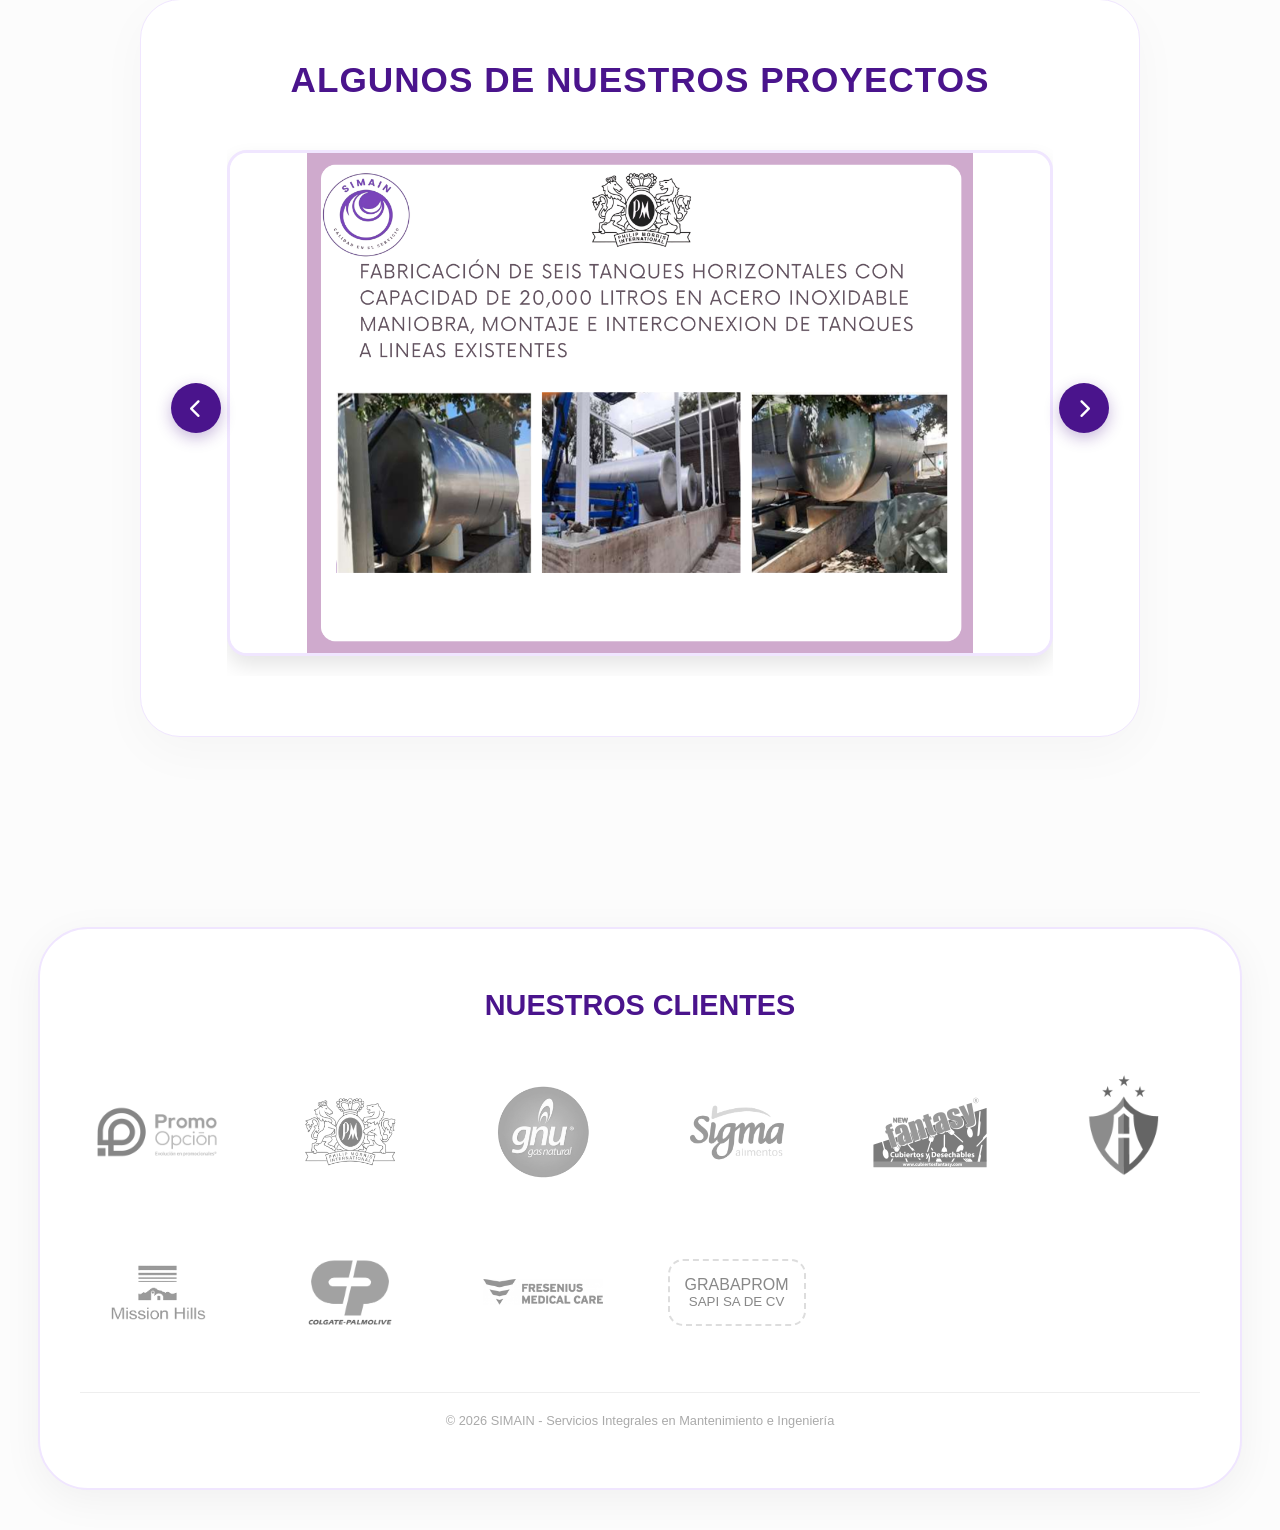
==== commit 090e2828: "Rename Index.html to index.html" ====
--- a/index.html
+++ b/index.html
@@ -5,7 +5,7 @@
     <meta name="viewport" content="width=device-width, initial-scale=1.0">
     <title>SIMAIN | Ingeniería</title>
     <link rel="stylesheet" href="https://cdnjs.cloudflare.com/ajax/libs/font-awesome/6.0.0/css/all.min.css">
-    <link rel="stylesheet" href="index.css">
+    <link rel="stylesheet" href="index.css?v=6">
 </head>
 <body>
 
@@ -15,7 +15,6 @@
         </div>
 
         <nav class="navbar">
-            <!-- BOTÓN HAMBURGUESA (Para celulares) -->
             <div class="menu-toggle" id="mobile-menu">
                 <i class="fa-solid fa-bars"></i>
             </div>
@@ -23,16 +22,14 @@
             <ul class="nav-links">
                 <li><a href="#quienes-somos">¿Quiénes Somos?</a></li>
                 
-                <!-- ================= MENÚ DESPLEGABLE: SERVICIOS ================= -->
                 <li class="dropdown">
-                    <a href="#servicios">Servicios <i class="fa-solid fa-chevron-down" style="font-size: 0.7rem;"></i></a>
+                    <a href="javascript:void(0);" class="dropdown-toggle-btn">Servicios <i class="fa-solid fa-chevron-down" style="font-size: 0.7rem;"></i></a>
                     <ul class="dropdown-menu">
                         <li><a href="servicios-compresores.html">Compresores</a></li>
                         <li><a href="servicios-chillers.html">Chillers</a></li>
                         
-                        <!-- Submenú de HVAC -->
                         <li class="dropdown-submenu">
-                            <a href="servicios-hvac.html">HVAC <i class="fa-solid fa-chevron-right" style="font-size: 0.7rem;"></i></a>
+                            <a href="javascript:void(0);" class="submenu-toggle-btn">HVAC <i class="fa-solid fa-chevron-right" style="font-size: 0.7rem;"></i></a>
                             <ul class="submenu">
                                 <li><a href="servicios-hvac.html#sistemas-hvac">Sistemas HVAC</a></li>
                                 <li><a href="servicios-hvac.html#poliza-mtto">Póliza de Mtto</a></li>
@@ -47,9 +44,8 @@
                         <li><a href="servicios-paileria.html">Pailería</a></li>
                         <li><a href="servicios-obra.html">Obra Civil Ligera</a></li>
                         
-                        <!-- Submenú de Módulos -->
                         <li class="dropdown-submenu">
-                            <a href="servicios-modulos.html">Módulos Electrónicos <i class="fa-solid fa-chevron-right" style="font-size: 0.7rem;"></i></a>
+                            <a href="javascript:void(0);" class="submenu-toggle-btn">Módulos Electrónicos <i class="fa-solid fa-chevron-right" style="font-size: 0.7rem;"></i></a>
                             <ul class="submenu">
                                 <li><a href="servicios-modulos.html#reparacion">Reparación</a></li>
                                 <li><a href="servicios-modulos.html#diagnostico">Diagnóstico</a></li>
@@ -64,13 +60,11 @@
 
                 <li><a href="#proyectos">Proyectos</a></li>
                 
-                <!-- ================= MENÚ DESPLEGABLE: REFACCIONES ================= -->
                 <li class="dropdown">
-                    <a href="#refacciones">Refacciones <i class="fa-solid fa-chevron-down" style="font-size: 0.7rem;"></i></a>
+                    <a href="javascript:void(0);" class="dropdown-toggle-btn">Refacciones <i class="fa-solid fa-chevron-down" style="font-size: 0.7rem;"></i></a>
                     <ul class="dropdown-menu">
-                        <!-- Submenú de Compresores -->
                         <li class="dropdown-submenu">
-                            <a href="refacciones-compresores.html">Compresores <i class="fa-solid fa-chevron-right" style="font-size: 0.7rem;"></i></a>
+                            <a href="javascript:void(0);" class="submenu-toggle-btn">Compresores <i class="fa-solid fa-chevron-right" style="font-size: 0.7rem;"></i></a>
                             <ul class="submenu">
                                 <li><a href="refacciones-compresores.html#kits">Kits</a></li>
                                 <li><a href="refacciones-compresores.html#filtros">Filtros de Aire</a></li>
@@ -79,7 +73,6 @@
                                 <li><a href="refacciones-compresores.html#ver-mas">Ver Más</a></li>
                             </ul>
                         </li>
-                        
                         <li><a href="refacciones-secadores.html">Secadores</a></li>
                         <li><a href="refacciones-tarjetas.html">Tarjetas Electrónicas</a></li>
                         <li><a href="refacciones-vapor.html">Sistemas de Vapor</a></li>
@@ -100,8 +93,6 @@
     </header>
 
     <main class="content-wrapper">
-        
-        <!-- ================= SECCIÓN QUIÉNES SOMOS ================= -->
         <section id="quienes-somos" class="about-section">
             <div class="about-island">
                 <span class="badge">Nuestra Esencia</span>
@@ -113,14 +104,13 @@
                  <p>
                     Conformamos un equipo <strong>multidisciplinario</strong> enfocado en brindar soluciones integrales
                      en el suministro de <strong>refacciones</strong> y <strong>servicios</strong> para todo tipo de sistemas industriales,
-                       con la capacidad de adaptarnos y resolver cualquier requerimiento.
+                        con la capacidad de adaptarnos y resolver cualquier requerimiento.
                  </p>
                 <hr class="separator">
 
                 <h2 class="offers-title">¿Qué Ofrecemos?</h2>
                 
                 <div class="offers-grid">
-                    
                     <div class="offer-item">
                         <div class="icon-box" data-tooltip="Menores tiempos de entrega en comparación a la competencia.">
                             <i class="fa-solid fa-truck-fast"></i>
@@ -148,14 +138,11 @@
                         </div>
                         <p>Personal altamente capacitado.</p>
                     </div>
-                    
                 </div>
 
                 <hr class="separator">
 
-                <!-- ================= MISIÓN Y VISIÓN ================= -->
                 <div class="mission-vision-grid">
-                    
                     <div class="mv-card">
                         <div class="mv-icon"><i class="fa-solid fa-bullseye"></i></div>
                         <h3>Misión</h3>
@@ -167,56 +154,42 @@
                         <h3>Visión</h3>
                         <p>Ser reconocidos como el socio de confianza líder en soluciones integrales de mantenimiento industrial y distribución de refacciones. Siendo la primera opción de las empresas, destacándonos por nuestra innovación en el servicio y nuestra capacidad de respuesta excepcional. Convirtiéndonos así en líderes en el mercado.</p>
                     </div>
-
-                </div>
-                <!-- ================= FIN MISIÓN Y VISIÓN ================= -->
-
+                </div>
             </div>
         </section>
 
-        <!-- ================= SECCIÓN PROYECTOS ================= -->
         <section id="proyectos" class="projects-section">
             <div class="projects-island">
                 <h2>Algunos de Nuestros Proyectos</h2>
-                
                 <div class="slider-wrapper">
                     <button class="slider-btn prev-btn"><i class="fa-solid fa-chevron-left"></i></button>
-
                     <div class="slider-track">
-                        
                         <div class="slide">
                             <img src="proyecto1.png" alt="Proyecto Tanques Acero Inoxidable Philip Morris">
                         </div>
-
                         <div class="slide">
                             <div class="placeholder-box">
                                 <i class="fa-solid fa-image"></i>
                                 <span>Proyecto 2<br><small>Próximamente</small></span>
                             </div>
                         </div>
-
                         <div class="slide">
                             <div class="placeholder-box">
                                 <i class="fa-solid fa-image"></i>
                                 <span>Proyecto 3<br><small>Próximamente</small></span>
                             </div>
                         </div>
-
                         <div class="slide">
                             <div class="placeholder-box">
                                 <i class="fa-solid fa-image"></i>
                                 <span>Proyecto 4<br><small>Próximamente</small></span>
                             </div>
                         </div>
-
-                    </div>
-
+                    </div>
                     <button class="slider-btn next-btn"><i class="fa-solid fa-chevron-right"></i></button>
                 </div>
             </div>
         </section>
-        <!-- ================= FIN SECCIÓN PROYECTOS ================= -->
-
     </main>
 
     <footer id="clientes" class="footer-container">
@@ -232,13 +205,11 @@
                 <img src="mission hills logo.png" alt="Mission Hills">
                 <img src="Colgate-Palmolive-Logo.png" alt="Colgate Palmolive">
                 <img src="fresenius logo.png" alt="Fresenius Medical Care">
-                
                 <div class="client-text-logo">
                     <span>GRABAPROM</span>
                     <small>SAPI SA DE CV</small>
                 </div>
             </div>
-            
             <div class="footer-bottom">
                 <p>&copy; 2026 SIMAIN - Servicios Integrales en Mantenimiento e Ingeniería</p>
             </div>
@@ -246,7 +217,7 @@
     </footer>
 
     <script>
-        // 1. Efecto del menú al hacer scroll
+        // 1. Efecto de Scroll para el Navbar
         window.addEventListener('scroll', function() {
             const navbar = document.querySelector('.navbar');
             const logo = document.querySelector('.external-logo');
@@ -261,32 +232,37 @@
             }
         });
 
-        // 2. Funcionalidad del Slider de Proyectos
+        // 2. Control del Slider de Proyectos
         const track = document.querySelector('.slider-track');
         const prevBtn = document.querySelector('.prev-btn');
         const nextBtn = document.querySelector('.next-btn');
-
         if(track && prevBtn && nextBtn) {
-            prevBtn.addEventListener('click', () => {
-                track.scrollBy({ left: -track.offsetWidth, behavior: 'smooth' });
-            });
-
-            nextBtn.addEventListener('click', () => {
-                track.scrollBy({ left: track.offsetWidth, behavior: 'smooth' });
+            prevBtn.addEventListener('click', () => { track.scrollBy({ left: -track.offsetWidth, behavior: 'smooth' }); });
+            nextBtn.addEventListener('click', () => { track.scrollBy({ left: track.offsetWidth, behavior: 'smooth' }); });
+        }
+        
+        // 3. Menú Móvil (Plan B: Lista Plana)
+        const btnHamburguesa = document.getElementById('mobile-menu');
+        const menuNav = document.querySelector('.nav-links');
+        const redesSociales = document.querySelector('.social-media');
+
+        if(btnHamburguesa) {
+            btnHamburguesa.addEventListener('click', function(e) {
+                e.stopPropagation();
+                menuNav.classList.toggle('active');
+                redesSociales.classList.toggle('active');
             });
         }
-        
-        // 3. Funcionalidad del Menú Hamburguesa (Móviles)
-        const mobileMenuBtn = document.getElementById('mobile-menu');
-        const navLinks = document.querySelector('.nav-links');
-        const socialMedia = document.querySelector('.social-media');
-
-        if(mobileMenuBtn) {
-            mobileMenuBtn.addEventListener('click', () => {
-                navLinks.classList.toggle('active');
-                socialMedia.classList.toggle('active');
-            });
-        }
+
+        // Cerrar el menú al tocar afuera de él
+        document.addEventListener('click', function(e) {
+            if (window.innerWidth <= 850) {
+                if (!menuNav.contains(e.target) && !btnHamburguesa.contains(e.target)) {
+                    menuNav.classList.remove('active');
+                    redesSociales.classList.remove('active');
+                }
+            }
+        });
     </script>
 </body>
 </html>
--- a/index.css
+++ b/index.css
@@ -14,6 +14,7 @@
 
 body {
     background-color: #fcfcfc;
+    overflow-x: hidden;
 }
 
 /* =========================================
@@ -56,12 +57,20 @@
     gap: 30px;
 }
 
+.nav-links li {
+    position: relative;
+    list-style: none;
+}
+
 .nav-links a {
     color: white;
     text-decoration: none;
     font-weight: 800;
     font-size: 0.85rem;
     text-transform: uppercase;
+    display: flex;
+    align-items: center;
+    gap: 6px;
 }
 
 .nav-links a:hover {
@@ -143,7 +152,6 @@
     margin-bottom: 40px;
 }
 
-/* GRID DE OFERTAS */
 .offers-grid {
     display: grid;
     grid-template-columns: repeat(auto-fit, minmax(200px, 1fr));
@@ -166,7 +174,6 @@
     text-align: center;
 }
 
-/* CONTENEDOR DEL ÍCONO */
 .icon-box {
     position: relative;
     background: #f0e6ff;
@@ -185,7 +192,6 @@
     color: #4a148c;
 }
 
-/* TOOLTIP CORREGIDO */
 .icon-box::after {
     content: attr(data-tooltip);
     position: absolute;
@@ -240,14 +246,14 @@
    ========================================= */
 .mission-vision-grid {
     display: grid;
-    grid-template-columns: repeat(auto-fit, minmax(350px, 1fr));
+    grid-template-columns: repeat(auto-fit, minmax(250px, 1fr)); 
     gap: 40px;
     margin-top: 20px;
-    text-align: center;
+    text-align: center; 
 }
 
 .mv-card {
-    background: #fcfcfc;
+    background: #fcfcfc; 
     padding: 40px;
     border-radius: 30px;
     border: 1px solid #f0e6ff;
@@ -265,11 +271,11 @@
 
 .mv-icon i {
     font-size: 2.5rem;
-    color: #4a148c !important;
+    color: #4a148c !important; 
 }
 
 .mv-card h3 {
-    color: #4a148c !important;
+    color: #4a148c !important; 
     font-size: 1.8rem;
     margin-bottom: 15px;
     text-transform: uppercase;
@@ -284,12 +290,8 @@
     margin: 0;
 }
 
-.mv-card p strong {
-    color: #4a148c;
-}
-
 /* =========================================
-   5. FOOTER: CLIENTES
+   5. FOOTER & CLIENTES
    ========================================= */
 .footer-container {
     padding: 60px 3% 40px 3%;
@@ -388,27 +390,26 @@
 .slider-track {
     display: flex;
     overflow-x: auto;
-    scroll-snap-type: x mandatory;
+    scroll-snap-type: x mandatory; 
     scroll-behavior: smooth;
     gap: 30px;
-    width: 90%;
+    width: 90%; 
     padding: 10px 0 20px 0;
-    -ms-overflow-style: none; 
-    scrollbar-width: none; 
+    scrollbar-width: none;  
 }
 
 .slider-track::-webkit-scrollbar {
-    display: none;
+    display: none; 
 }
 
 .slide {
-    flex: 0 0 100%;
+    flex: 0 0 100%; 
     scroll-snap-align: center;
     border-radius: 20px;
     overflow: hidden;
     box-shadow: 0 10px 20px rgba(0,0,0,0.1);
     border: 3px solid #f0e6ff;
-    background-color: #fcfcfc;
+    background-color: #fcfcfc; 
     display: flex;
     justify-content: center;
     align-items: center;
@@ -418,7 +419,7 @@
     width: 100%;
     height: 100%;
     max-height: 500px; 
-    object-fit: contain;
+    object-fit: contain; 
     background-color: white;
 }
 
@@ -475,104 +476,90 @@
 .slider-btn:hover {
     background: #dcbff6;
     color: #4a148c;
-    transform: translateY(-50%) scale(1.1);
-}
-
-.prev-btn {
-    left: -10px;
-}
-
-.next-btn {
-    right: -10px;
-}
+    transform: translateY(-50%) scale(1.1); 
+}
+
+.prev-btn { left: -10px; }
+.next-btn { right: -10px; }
 
 /* =========================================
-   7. MENÚS DESPLEGABLES (DROPDOWNS)
+   7. MENÚS DESPLEGABLES (COMPUTADORA)
    ========================================= */
-.nav-links li {
-    position: relative; 
-}
-
-.nav-links a {
-    display: flex;
-    align-items: center;
-    gap: 6px;
-}
-
-.dropdown-menu {
-    position: absolute;
-    top: 150%; 
-    left: 0;
-    background: #f4e8ff;
-    min-width: 260px;
-    border-radius: 15px;
-    box-shadow: 0 15px 40px rgba(74, 20, 140, 0.25);
-    list-style: none;
-    padding: 10px 0;
-    opacity: 0;
-    visibility: hidden;
-    transition: all 0.3s ease;
-    z-index: 2000;
-    border: 2px solid #dcbff6;
-}
-
-.dropdown:hover > .dropdown-menu {
-    opacity: 1;
-    visibility: visible;
-    top: 120%; 
-}
-
-.dropdown-menu li {
-    width: 100%;
-}
-
-.dropdown-menu a {
-    padding: 12px 20px;
-    color: #4a148c;
-    font-weight: 700;
-    text-transform: none; 
-    font-size: 0.95rem;
-    transition: all 0.2s ease;
-    justify-content: space-between; 
-}
-
-.dropdown-menu a:hover {
-    background: #4a148c;
-    color: #ffffff;
-    padding-left: 25px; 
-}
-
-.dropdown-submenu {
-    position: relative;
-}
-
-.submenu {
-    position: absolute;
-    top: 10px; 
-    left: 100%; 
-    background: #f4e8ff;
-    min-width: 220px;
-    border-radius: 15px;
-    box-shadow: 0 15px 40px rgba(74, 20, 140, 0.25);
-    list-style: none;
-    padding: 10px 0;
-    opacity: 0;
-    visibility: hidden;
-    transition: all 0.3s ease;
-    border: 2px solid #dcbff6;
-    z-index: 2001;
-}
-
-.dropdown-submenu:hover > .submenu {
-    opacity: 1;
-    visibility: visible;
-    top: -5px; 
+@media screen and (min-width: 851px) {
+    .dropdown-menu {
+        position: absolute;
+        top: 150%; 
+        left: 0;
+        background: #f4e8ff; 
+        min-width: 260px;
+        border-radius: 15px;
+        box-shadow: 0 15px 40px rgba(74, 20, 140, 0.25); 
+        list-style: none !important;
+        padding: 10px 0;
+        opacity: 0;
+        visibility: hidden;
+        transition: all 0.3s ease;
+        z-index: 2000;
+        border: 2px solid #dcbff6; 
+    }
+
+    .dropdown-menu li {
+        list-style: none !important;
+    }
+
+    .dropdown:hover > .dropdown-menu {
+        opacity: 1;
+        visibility: visible;
+        top: 120%; 
+    }
+
+    .dropdown-menu a {
+        padding: 12px 20px;
+        color: #4a148c; 
+        font-weight: 700;
+        text-transform: none; 
+        font-size: 0.95rem;
+        transition: all 0.2s ease;
+        justify-content: space-between; 
+    }
+
+    .dropdown-menu a:hover {
+        background: #4a148c; 
+        color: #ffffff; 
+        padding-left: 25px; 
+    }
+
+    .dropdown-submenu {
+        position: relative;
+    }
+
+    .submenu {
+        position: absolute;
+        top: 10px; 
+        left: 100%; 
+        background: #f4e8ff; 
+        min-width: 220px;
+        border-radius: 15px;
+        box-shadow: 0 15px 40px rgba(74, 20, 140, 0.25); 
+        list-style: none !important;
+        padding: 10px 0;
+        opacity: 0;
+        visibility: hidden;
+        transition: all 0.3s ease;
+        border: 2px solid #dcbff6;
+        z-index: 2001;
+    }
+
+    .dropdown-submenu:hover > .submenu {
+        opacity: 1;
+        visibility: visible;
+        top: -5px; 
+    }
 }
 
 /* =========================================
-   8. RESPONSIVE DESIGN (CELULARES Y TABLETS)
+   8. RESPONSIVE DESIGN (CELULARES) + PLAN B
    ========================================= */
-
 .menu-toggle {
     display: none;
     font-size: 1.8rem;
@@ -581,7 +568,6 @@
 }
 
 @media screen and (max-width: 850px) {
-    
     .navbar {
         left: 25%;
         right: 3%;
@@ -606,18 +592,22 @@
         padding-top: 140px;
     }
 
+    /* Contenedor colapsable móvil */
     .nav-links {
         display: none;
         flex-direction: column;
         position: absolute;
         top: 80px;
         right: 0;
-        width: 250px;
+        width: 280px; /* Un poco más ancho para que quepa bien la lista */
         background: #fcfcfc;
         border-radius: 20px;
         box-shadow: 0 15px 40px rgba(74, 20, 140, 0.2);
-        padding: 20px 0;
+        padding: 15px 0;
         border: 2px solid #dcbff6;
+        gap: 0px;
+        max-height: 80vh; /* Para que el menú no sea infinito */
+        overflow-y: auto; /* Permite hacer scroll dentro del menú si es muy largo */
     }
 
     .nav-links.active {
@@ -627,12 +617,14 @@
     .nav-links li {
         width: 100%;
         text-align: left;
+        list-style: none !important;
     }
 
     .nav-links a {
-        padding: 15px 25px;
+        padding: 12px 20px;
         color: #4a148c;
-        font-size: 0.9rem;
+        font-size: 0.95rem;
+        width: 100%;
     }
 
     .social-media {
@@ -652,20 +644,60 @@
         color: #4a148c;
     }
 
-    .dropdown-menu, .submenu {
-        position: static;
-        box-shadow: none;
-        border: none;
-        background: #f4e8ff;
-        padding-left: 15px;
-        display: none;
-        opacity: 1;
-        visibility: visible;
-        width: 100%;
-    }
-
-    .dropdown:hover > .dropdown-menu,
-    .dropdown-submenu:hover > .submenu {
-        display: block;
-    }
-}
+    /* Ajustes generales de relleno */
+    .about-island, .projects-island, .footer-island {
+        padding: 40px 20px; 
+    }
+
+    .mv-card {
+        padding: 25px; 
+    }
+    
+    .offers-grid {
+        grid-template-columns: 1fr; 
+    }
+
+    /* ----------------------------------------------------
+       PLAN B: SUBMENÚS SIEMPRE ABIERTOS Y ORDENADOS EN MÓVIL
+       ---------------------------------------------------- */
+    /* Forzamos a que las listas secundarias siempre estén visibles */
+    .nav-links .dropdown-menu,
+    .nav-links .submenu {
+        display: block !important;
+        position: static !important;
+        opacity: 1 !important;
+        visibility: visible !important;
+        background: transparent !important;
+        box-shadow: none !important;
+        border: none !important;
+        padding-left: 20px !important;
+        margin-top: 0px !important;
+        width: 100% !important;
+    }
+
+    /* Toque visual: Líneas laterales para distinguir jerarquía */
+    .nav-links .dropdown-menu {
+        border-left: 2px solid #dcbff6 !important;
+        margin-left: 20px !important;
+        width: calc(100% - 20px) !important;
+    }
+
+    .nav-links .submenu {
+        border-left: 2px dashed #dcbff6 !important;
+        margin-left: 20px !important;
+        width: calc(100% - 20px) !important;
+    }
+
+    /* Ajustamos el tamaño de la letra para los submenús */
+    .dropdown-menu a, .submenu a {
+        font-size: 0.85rem !important;
+        padding: 8px 15px !important;
+        font-weight: normal !important;
+    }
+
+    /* Ocultamos las flechitas porque la lista ya está desplegada */
+    .dropdown-toggle-btn i, 
+    .submenu-toggle-btn i {
+        display: none !important;
+    }
+}
